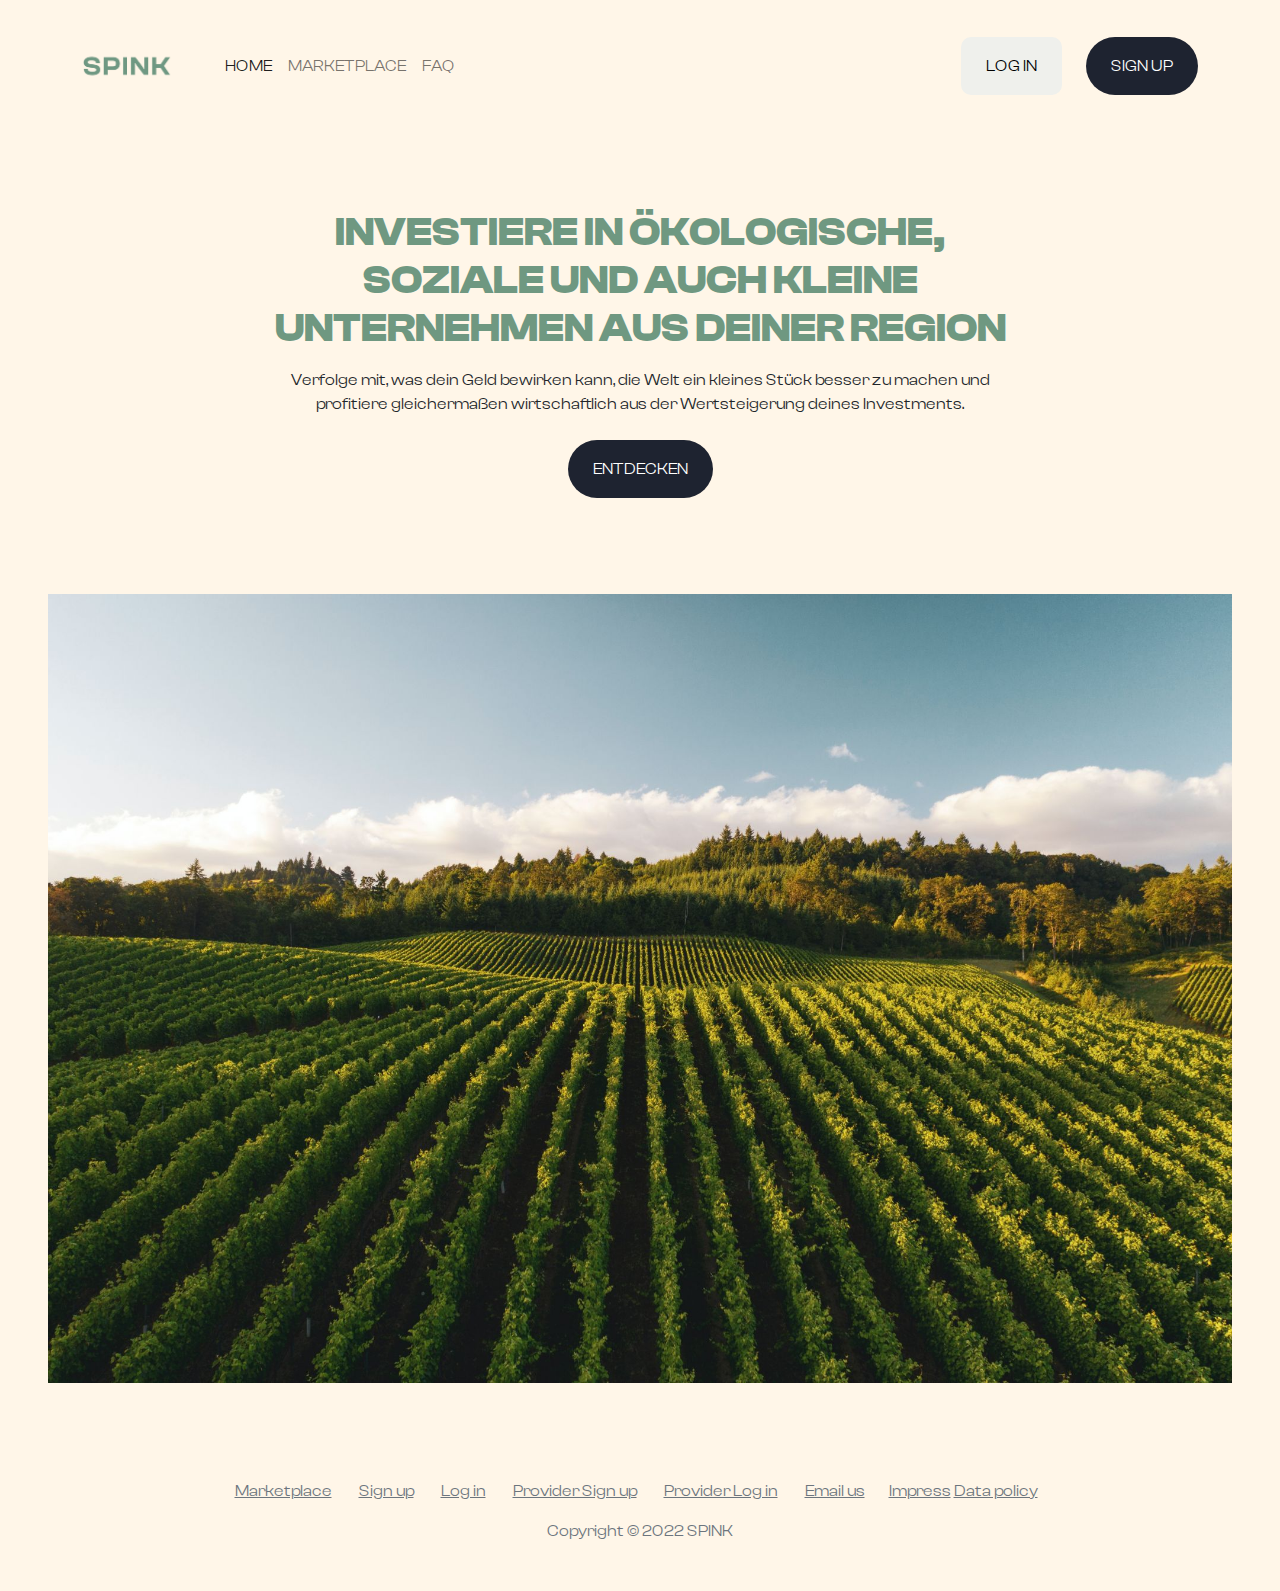
==== index.html @ 63b4811b "Add files via upload" ====
<!DOCTYPE html>
<html lang="en">

<head>
    <meta charset="utf-8">
    <meta name="viewport" content="width=device-width, initial-scale=1.0, shrink-to-fit=no">
    <title>SPINK - Home</title>
    <link rel="apple-touch-icon" type="image/png" sizes="180x180" href="img/favicon_frame3.png">
    <link rel="icon" type="image/png" sizes="16x16" href="img/favicon_frame1.png">
    <link rel="icon" type="image/png" sizes="32x32" href="img/favicon_frame2.png">
    <link rel="icon" type="image/png" sizes="180x180" href="img/favicon_frame3.png">
    <link rel="icon" type="image/png" sizes="192x192" href="img/favicon_frame4.png">
    <link rel="icon" type="image/png" sizes="512x512" href="img/favicon_frame5.png">
    <link rel="stylesheet" href="styles/bootstrap/css/bootstrap.min.css">
    <link rel="stylesheet" href="styles/css/ClashDisplay-Variable.css">
    <link rel="stylesheet" href="styles/css/Navbar-With-Button.css">
    <link rel="stylesheet" href="styles/css/styles.css">
</head>

<body style="background: rgb(255,246,232); padding-top: 10rem;">
    <nav style="background: rgb(255,246,232);" class="navbar navbar-light navbar-expand-md py-3 fixed-top">
        <div class="container"><a class="navbar-brand d-flex align-items-center" href="#" style="font-family: ClashDisplay-Variable;font-weight: bold;margin-right: 45px;"><img src="img/logo_spink.png" width="90px"></a><button data-bs-toggle="collapse" class="navbar-toggler" data-bs-target="#navcol-1"><span class="visually-hidden">Toggle navigation</span><span class="navbar-toggler-icon"></span></button>
            <div class="collapse navbar-collapse" id="navcol-1">
                <ul class="navbar-nav me-auto">
                    <li class="nav-item"><a class="nav-link active" href="#" style="font-family: ClashDisplay-Variable;">HOME</a></li>
                    <li class="nav-item" style="font-family: ClashDisplay-Variable;"><a class="nav-link" href="marketplace" style="font-family: ClashDisplay-Variable;">MARKETPLACE</a></li>
                    <li class="nav-item" style="font-family: ClashDisplay-Variable;"><a class="nav-link" href="faq" style="font-family: ClashDisplay-Variable;">FAQ</a></li>
                </ul>
                <a class="btn btn-primary py-3 px-4 mx-4" href="login" style="font-family: ClashDisplay-Variable; background-color: rgb(239, 240, 236); border-color: rgba(0, 0, 0, 0); color: black; border-radius: 10px;">LOG IN</a>
                <a class="btn btn-primary py-3 px-4 rounded-pill" href="signup" style="font-family: ClashDisplay-Variable; background-color: rgb(30, 35, 48); border-color: rgba(0, 0, 0, 0); color: rgb(255, 255, 255);">SIGN UP</a>
            </div>
        </div>
    </nav>
    <section class="py-4 py-xl-5">
        <div class="container h-100">
            <div class="row h-100">
                <div class="col-md-10 col-xl-8 text-center d-flex d-sm-flex d-md-flex justify-content-center align-items-center mx-auto justify-content-md-start align-items-md-center justify-content-xl-center" style="margin-right: 220px;">
                    <div>
                        <h2 class="text-uppercase fs-1 fw-bold mb-3" style="font-family: ClashDisplay-Variable;color: rgb(111,152,129);">Investiere in ökologische, soziale und auch kleine Unternehmen aus deiner Region</h2>
                        <p class="mb-4" style="font-family: ClashDisplay-Variable;">Verfolge mit, was dein Geld bewirken kann, die Welt ein kleines Stück besser zu machen und profitiere gleichermaßen wirtschaftlich aus der Wertsteigerung deines Investments. </p>
                        <a class="btn btn-primary py-3 px-4 rounded-pill" href="marketplace" style="font-family: ClashDisplay-Variable; background-color: rgb(30, 35, 48); border-color: rgba(0, 0, 0, 0); color: rgb(255, 255, 255);">ENTDECKEN</a>
                    </div>
                </div>
            </div>
        </div>
    </section>
    <section class="m-5">
        <img class="img-fluid mx-auto" src="img/home_feld_bild.jpg">
    </section>
    <footer class="text-center">
        <div class="container text-muted py-4 py-lg-5">
            <ul class="list-inline" style="font-family: ClashDisplay-Variable;">
                <li class="list-inline-item" style="margin-right: 24px;"><a class="link-secondary" href="login">Marketplace</a></li>
                <li class="list-inline-item" style="margin-right: 24px;"><a class="link-secondary" href="login">Sign up</a></li>
                <li class="list-inline-item" style="margin-right: 24px;"><a class="link-secondary" href="login">Log in</a></li>
                <li class="list-inline-item" style="margin-right: 24px;"><a class="link-secondary" href="provider-signup">Provider Sign up</a></li>
                <li class="list-inline-item" style="margin-right: 24px;"><a class="link-secondary" href="provider-login">Provider Log in</a></li>
                <li class="list-inline-item" style="margin-right: 24px;"><a class="link-secondary" href="mailto:spinktrade@gmail.com">Email us</a></li
                <li class="list-inline-item" style="margin-right: 24px;"><a class="link-secondary" href="impress">Impress</a></li>
                <li class="list-inline-item" style="margin-right: 8px;"><a class="link-secondary" href="data-policy">Data policy</a></li>
            </ul>
            <p class="mb-0" style="font-family: ClashDisplay-Variable;">Copyright © 2022 SPINK</p>
        </div>
    </footer>
    <script src="styles/bootstrap/js/bootstrap.min.js"></script>
</body>

</html>
---- styles/css/ClashDisplay-Variable.css ----
@font-face {
	font-family: 'ClashDisplay-Variable';
	src: url(../../fonts/ClashDisplay-Variable.woff2) format('woff2'),
	url(../../fonts/ClashDisplay-Variable.ttf) format('truetype');
	font-weight: 200 700;
	font-style: normal;
	font-display: swap;
}
---- styles/css/Navbar-With-Button.css ----
.bs-icon {
  --bs-icon-size: .75rem;
  display: flex;
  flex-shrink: 0;
  justify-content: center;
  align-items: center;
  font-size: var(--bs-icon-size);
  width: calc(var(--bs-icon-size) * 2);
  height: calc(var(--bs-icon-size) * 2);
  color: var(--bs-primary);
}

.bs-icon-xs {
  --bs-icon-size: 1rem;
  width: calc(var(--bs-icon-size) * 1.5);
  height: calc(var(--bs-icon-size) * 1.5);
}

.bs-icon-sm {
  --bs-icon-size: 1rem;
}

.bs-icon-md {
  --bs-icon-size: 1.5rem;
}

.bs-icon-lg {
  --bs-icon-size: 2rem;
}

.bs-icon-xl {
  --bs-icon-size: 2.5rem;
}

.bs-icon.bs-icon-primary {
  color: var(--bs-white);
  background: var(--bs-primary);
}

.bs-icon.bs-icon-primary-light {
  color: var(--bs-primary);
  background: rgba(var(--bs-primary-rgb), .2);
}

.bs-icon.bs-icon-semi-white {
  color: var(--bs-primary);
  background: rgba(255, 255, 255, .5);
}

.bs-icon.bs-icon-rounded {
  border-radius: .5rem;
}

.bs-icon.bs-icon-circle {
  border-radius: 50%;
}
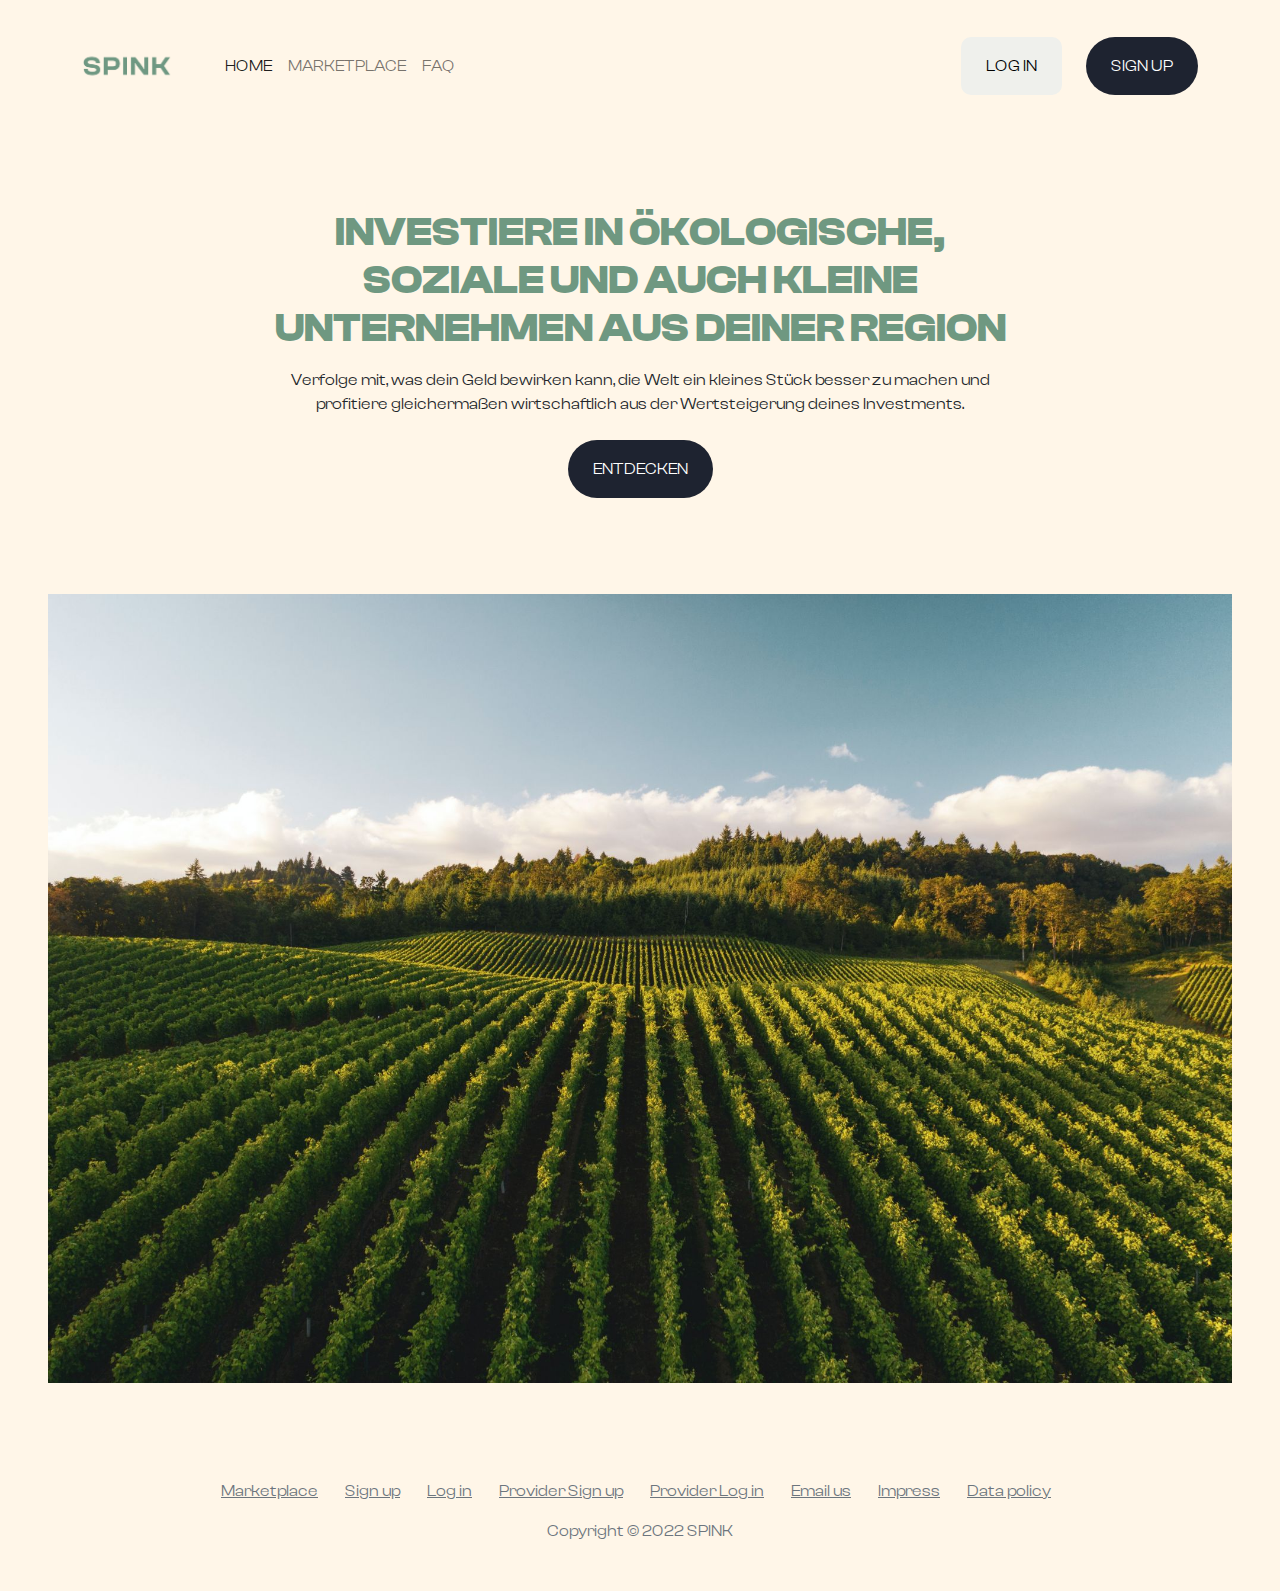
==== commit 8ba32843: "Update index.html" ====
--- a/index.html
+++ b/index.html
@@ -55,7 +55,7 @@
                 <li class="list-inline-item" style="margin-right: 24px;"><a class="link-secondary" href="login">Log in</a></li>
                 <li class="list-inline-item" style="margin-right: 24px;"><a class="link-secondary" href="provider-signup">Provider Sign up</a></li>
                 <li class="list-inline-item" style="margin-right: 24px;"><a class="link-secondary" href="provider-login">Provider Log in</a></li>
-                <li class="list-inline-item" style="margin-right: 24px;"><a class="link-secondary" href="mailto:spinktrade@gmail.com">Email us</a></li
+                <li class="list-inline-item" style="margin-right: 24px;"><a class="link-secondary" href="mailto:spinktrade@gmail.com">Email us</a></li>
                 <li class="list-inline-item" style="margin-right: 24px;"><a class="link-secondary" href="impress">Impress</a></li>
                 <li class="list-inline-item" style="margin-right: 8px;"><a class="link-secondary" href="data-policy">Data policy</a></li>
             </ul>
@@ -65,4 +65,4 @@
     <script src="styles/bootstrap/js/bootstrap.min.js"></script>
 </body>
 
-</html>+</html>
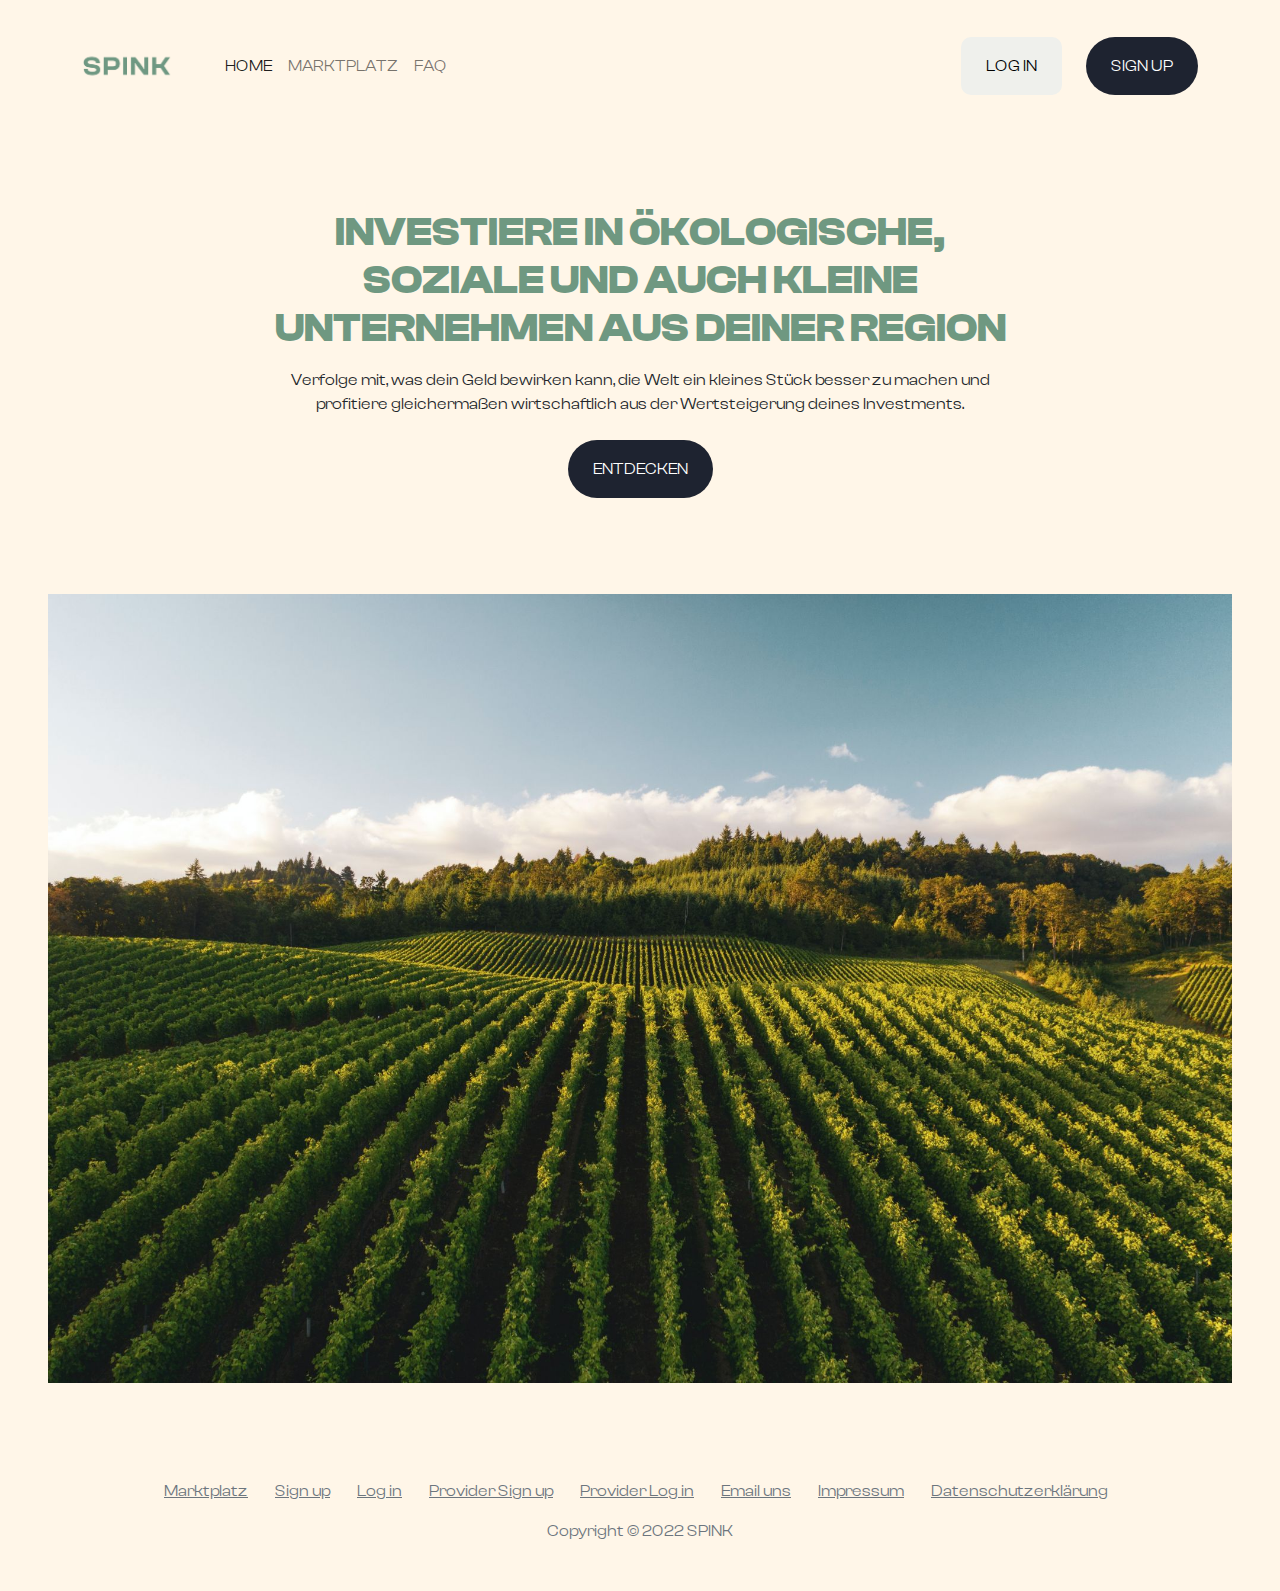
==== commit 2e576b58: "Change language to german" ====
--- a/index.html
+++ b/index.html
@@ -19,15 +19,15 @@
 
 <body style="background: rgb(255,246,232); padding-top: 10rem;">
     <nav style="background: rgb(255,246,232);" class="navbar navbar-light navbar-expand-md py-3 fixed-top">
-        <div class="container"><a class="navbar-brand d-flex align-items-center" href="#" style="font-family: ClashDisplay-Variable;font-weight: bold;margin-right: 45px;"><img src="img/logo_spink.png" width="90px"></a><button data-bs-toggle="collapse" class="navbar-toggler" data-bs-target="#navcol-1"><span class="visually-hidden">Toggle navigation</span><span class="navbar-toggler-icon"></span></button>
+        <div class="container"><a class="navbar-brand d-flex align-items-center" href="#" style="font-family: ClashDisplay-Variable;font-weight: bold;margin-right: 45px;"><img class="user-select-none" src="img/logo_spink.png" width="90px"></a><button data-bs-toggle="collapse" class="navbar-toggler" data-bs-target="#navcol-1"><span class="visually-hidden">Toggle navigation</span><span class="navbar-toggler-icon"></span></button>
             <div class="collapse navbar-collapse" id="navcol-1">
                 <ul class="navbar-nav me-auto">
                     <li class="nav-item"><a class="nav-link active" href="#" style="font-family: ClashDisplay-Variable;">HOME</a></li>
-                    <li class="nav-item" style="font-family: ClashDisplay-Variable;"><a class="nav-link" href="marketplace" style="font-family: ClashDisplay-Variable;">MARKETPLACE</a></li>
+                    <li class="nav-item" style="font-family: ClashDisplay-Variable;"><a class="nav-link" href="public/marktplatz.php" style="font-family: ClashDisplay-Variable;">MARKTPLATZ</a></li>
                     <li class="nav-item" style="font-family: ClashDisplay-Variable;"><a class="nav-link" href="faq" style="font-family: ClashDisplay-Variable;">FAQ</a></li>
                 </ul>
-                <a class="btn btn-primary py-3 px-4 mx-4" href="login" style="font-family: ClashDisplay-Variable; background-color: rgb(239, 240, 236); border-color: rgba(0, 0, 0, 0); color: black; border-radius: 10px;">LOG IN</a>
-                <a class="btn btn-primary py-3 px-4 rounded-pill" href="signup" style="font-family: ClashDisplay-Variable; background-color: rgb(30, 35, 48); border-color: rgba(0, 0, 0, 0); color: rgb(255, 255, 255);">SIGN UP</a>
+                <a class="btn btn-primary py-3 px-4 mx-4" href="kunde/login.php" style="font-family: ClashDisplay-Variable; background-color: rgb(239, 240, 236); border-color: rgba(0, 0, 0, 0); color: black; border-radius: 10px;">LOG IN</a>
+                <a class="btn btn-primary py-3 px-4 rounded-pill" href="kunde/signup.php" style="font-family: ClashDisplay-Variable; background-color: rgb(30, 35, 48); border-color: rgba(0, 0, 0, 0); color: rgb(255, 255, 255);">SIGN UP</a>
             </div>
         </div>
     </nav>
@@ -38,7 +38,7 @@
                     <div>
                         <h2 class="text-uppercase fs-1 fw-bold mb-3" style="font-family: ClashDisplay-Variable;color: rgb(111,152,129);">Investiere in ökologische, soziale und auch kleine Unternehmen aus deiner Region</h2>
                         <p class="mb-4" style="font-family: ClashDisplay-Variable;">Verfolge mit, was dein Geld bewirken kann, die Welt ein kleines Stück besser zu machen und profitiere gleichermaßen wirtschaftlich aus der Wertsteigerung deines Investments. </p>
-                        <a class="btn btn-primary py-3 px-4 rounded-pill" href="marketplace" style="font-family: ClashDisplay-Variable; background-color: rgb(30, 35, 48); border-color: rgba(0, 0, 0, 0); color: rgb(255, 255, 255);">ENTDECKEN</a>
+                        <a class="btn btn-primary py-3 px-4 rounded-pill" href="public/marktplatz.php" style="font-family: ClashDisplay-Variable; background-color: rgb(30, 35, 48); border-color: rgba(0, 0, 0, 0); color: rgb(255, 255, 255);">ENTDECKEN</a>
                     </div>
                 </div>
             </div>
@@ -50,14 +50,14 @@
     <footer class="text-center">
         <div class="container text-muted py-4 py-lg-5">
             <ul class="list-inline" style="font-family: ClashDisplay-Variable;">
-                <li class="list-inline-item" style="margin-right: 24px;"><a class="link-secondary" href="login">Marketplace</a></li>
-                <li class="list-inline-item" style="margin-right: 24px;"><a class="link-secondary" href="login">Sign up</a></li>
-                <li class="list-inline-item" style="margin-right: 24px;"><a class="link-secondary" href="login">Log in</a></li>
-                <li class="list-inline-item" style="margin-right: 24px;"><a class="link-secondary" href="provider-signup">Provider Sign up</a></li>
-                <li class="list-inline-item" style="margin-right: 24px;"><a class="link-secondary" href="provider-login">Provider Log in</a></li>
-                <li class="list-inline-item" style="margin-right: 24px;"><a class="link-secondary" href="mailto:spinktrade@gmail.com">Email us</a></li>
-                <li class="list-inline-item" style="margin-right: 24px;"><a class="link-secondary" href="impress">Impress</a></li>
-                <li class="list-inline-item" style="margin-right: 8px;"><a class="link-secondary" href="data-policy">Data policy</a></li>
+                <li class="list-inline-item" style="margin-right: 24px;"><a class="link-secondary" href="public/marktplatz.php">Marktplatz</a></li>
+                <li class="list-inline-item" style="margin-right: 24px;"><a class="link-secondary" href="kunde/signup.php">Sign up</a></li>
+                <li class="list-inline-item" style="margin-right: 24px;"><a class="link-secondary" href="kunde/login.php">Log in</a></li>
+                <li class="list-inline-item" style="margin-right: 24px;"><a class="link-secondary" href="unternehmen/signup.php">Provider Sign up</a></li>
+                <li class="list-inline-item" style="margin-right: 24px;"><a class="link-secondary" href="unternehmen/login.php">Provider Log in</a></li>
+                <li class="list-inline-item" style="margin-right: 24px;"><a class="link-secondary" href="mailto:spinktrade@gmail.com">Email uns</a></li>
+                <li class="list-inline-item" style="margin-right: 24px;"><a class="link-secondary" href="impress">Impressum</a></li>
+                <li class="list-inline-item" style="margin-right: 8px;"><a class="link-secondary" href="data-policy">Datenschutzerklärung</a></li>
             </ul>
             <p class="mb-0" style="font-family: ClashDisplay-Variable;">Copyright © 2022 SPINK</p>
         </div>
@@ -65,4 +65,4 @@
     <script src="styles/bootstrap/js/bootstrap.min.js"></script>
 </body>
 
-</html>
+</html>